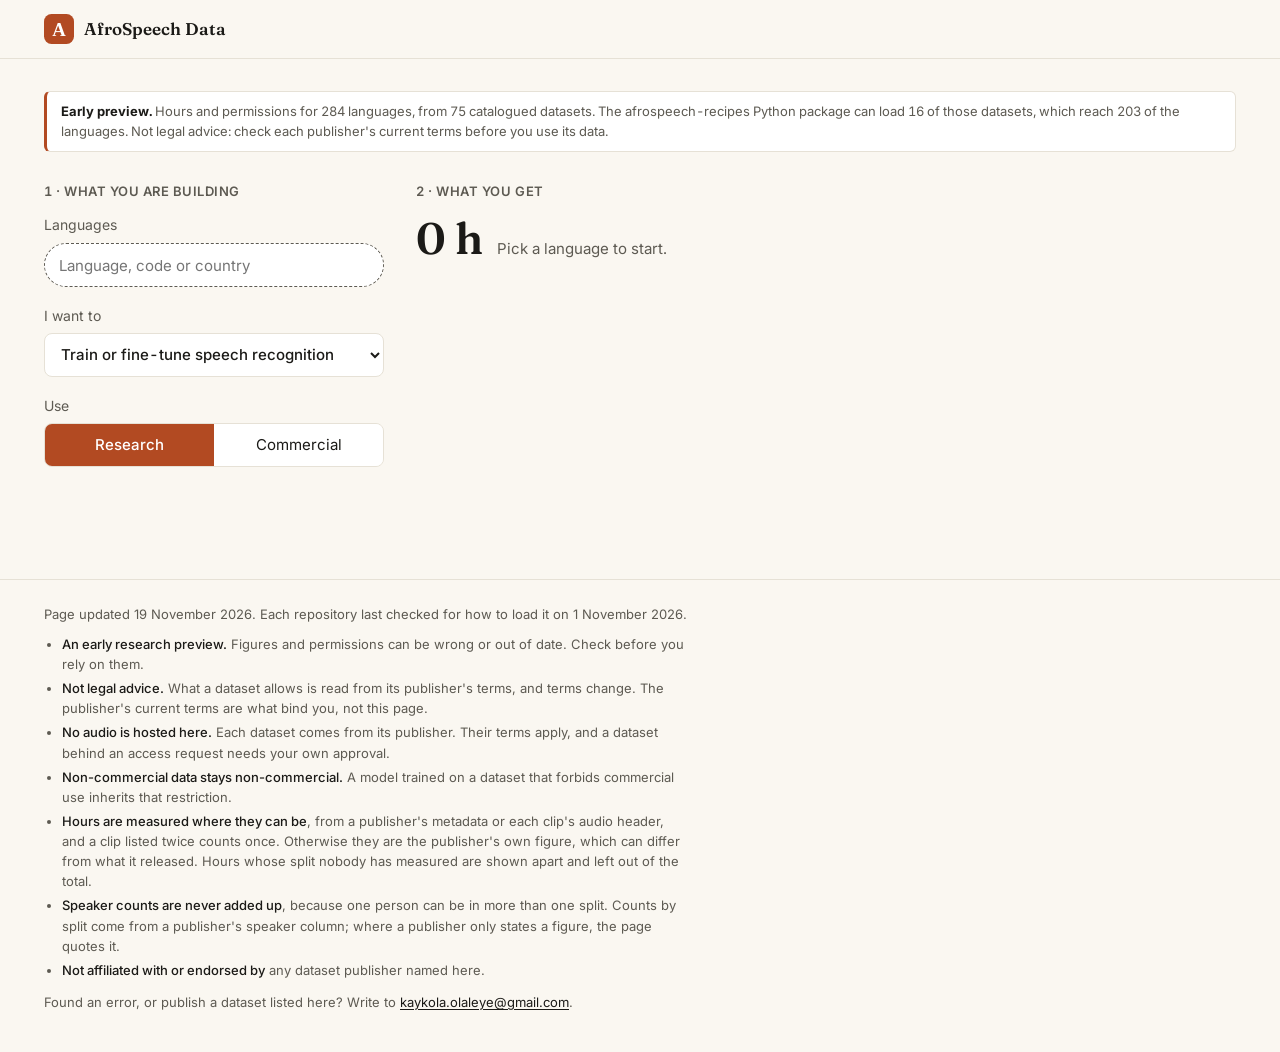
==== dashboard/index.html @ 44142981 "Add the African speech data dashboard The dashboard moves here from its private host, showing what i" ====
<!doctype html>
<html lang="en">
<head>
<meta charset="utf-8">
<meta name="viewport" content="width=device-width, initial-scale=1, viewport-fit=cover">
<title>African speech data, by language | AfroSpeech Data</title>
<meta name="description" content="Pick your language and what you are building. The page shows how many hours of African speech data the terms allow, and what each dataset contributes.">
<link rel="icon" href="brand.svg" type="image/svg+xml">
<script>try{var t=localStorage.getItem("afrospeech-theme");if(t==="light"||t==="dark")document.documentElement.setAttribute("data-theme",t)}catch(e){}</script>
<link rel="stylesheet" href="theme.css">
<link rel="stylesheet" href="styles.css">
</head>
<body>
<a class="skip" href="#main">Skip to content</a>
<header class="b-header">
  <div class="b-wrap b-bar">
    <img src="brand.svg" alt="" width="30" height="30">
    <span class="b-name">AfroSpeech Data</span>
  </div>
</header>
<main id="main" class="b-wrap b-main">
  <h1 class="visually-hidden">African speech data, by language</h1>
  <p class="b-wip"><b>Early preview.</b> Hours and permissions for 284 languages, from 75 catalogued datasets. The afrospeech-recipes Python package can load 16 of those datasets, which reach 203 of the languages. Not legal advice: check each publisher's current terms before you use its data.</p>
  <div class="b-left">
    <section class="b-step" aria-labelledby="s1">
      <h2 class="b-step-head" id="s1">1 &middot; What you are building</h2>
      <div class="b-field-label" id="langs-label">Languages</div>
      <div class="b-langs" id="langs" role="group" aria-labelledby="langs-label"></div>
      <div class="b-pick">
        <label class="visually-hidden" for="lang-q">Add a language by name, code or country</label>
        <input type="search" id="lang-q" role="combobox" aria-expanded="false"
               aria-controls="lang-results" aria-autocomplete="list"
               autocomplete="off" placeholder="Language, code or country">
        <ul class="b-results" id="lang-results" role="listbox"
            aria-label="Languages" hidden></ul>
      </div>
      <label class="b-label" for="country" id="country-box" hidden>Speakers from
        <select id="country"><option value="">Any country</option></select>
      </label>
      <label class="b-label" for="purpose">I want to
        <select id="purpose"><option value="asr">Train or fine-tune speech recognition</option><option value="eval">Evaluate speech recognition</option><option value="lm">Pretrain a speech language model</option><option value="tts">Train text to speech</option></select>
      </label>
      <div class="b-field-label" id="use-label">Use</div>
      <div class="b-segmented" role="group" aria-labelledby="use-label">
        <button type="button" data-use="research" aria-pressed="true">Research</button>
        <button type="button" data-use="commercial" aria-pressed="false">Commercial</button>
      </div>
    </section>
  </div>
  <div class="b-right">
    <section class="b-step" aria-labelledby="s2">
      <h2 class="b-step-head" id="s2">2 &middot; What you get</h2>
      <p class="b-total"><span class="b-figure" id="get-hours">0 h</span>
        <span class="b-figure-2" id="get-pending" hidden></span>
        <span class="b-size" id="get-size" hidden></span>
        <span class="b-line" id="get-line">Pick a language to start.</span></p>
      <p class="b-roles" id="get-roles" hidden></p>
      <p class="b-left-out" id="left-out" hidden></p>
      <p class="b-left-out" id="unchecked" hidden></p>
      <p class="b-left-out" id="no-country" hidden></p>
      <ul class="b-rows" id="rows"></ul>
      <p class="b-credit" id="credit-box" hidden><button type="button" class="b-copy b-copy-2" id="copy-credit">Copy attribution</button></p>
    </section>
  </div>
</main>
<footer class="b-footer">
  <div class="b-wrap">
    <p class="b-dates">Page updated 19 November 2026. Each repository last checked for how to load it on 1 November 2026.</p>
    <ul class="b-disclaim">
      <li><b>An early research preview.</b> Figures and permissions can be wrong or out of date. Check before you rely on them.</li>
      <li><b>Not legal advice.</b> What a dataset allows is read from its publisher's terms, and terms change. The publisher's current terms are what bind you, not this page.</li>
      <li><b>No audio is hosted here.</b> Each dataset comes from its publisher. Their terms apply, and a dataset behind an access request needs your own approval.</li>
      <li><b>Non-commercial data stays non-commercial.</b> A model trained on a dataset that forbids commercial use inherits that restriction.</li>
      <li><b>Hours are measured where they can be</b>, from a publisher's metadata or each clip's audio header, and a clip listed twice counts once. Otherwise they are the publisher's own figure, which can differ from what it released. Hours whose split nobody has measured are shown apart and left out of the total.</li>
      <li><b>Speaker counts are never added up</b>, because one person can be in more than one split. Counts by split come from a publisher's speaker column; where a publisher only states a figure, the page quotes it.</li>
      <li><b>Not affiliated with or endorsed by</b> any dataset publisher named here.</li>
    </ul>
    <p class="b-contact">Found an error, or publish a dataset listed here? Write to <a href="mailto:kaykola.olaleye@gmail.com">kaykola.olaleye@gmail.com</a>.</p>
  </div>
</footer>

<script>window.SITE_BASE="";</script>
<script>window.LANGUAGE_INDEX=[{"code":"rw","name":"Kinyarwanda","terms":["burundi","congo - kinshasa","kin","kinyarwanda","rw","rwanda","tanzania","uganda"],"autonym":"Kinyarwanda","countries":["Burundi","Congo - Kinshasa","Rwanda","Tanzania","Uganda"]},{"code":"ha","name":"Hausa","terms":["benin","burkina faso","cameroon","chad","ha","hau","hausa","niger","nigeria"],"countries":["Burkina Faso","Benin","Cameroon","Niger","Nigeria","Chad"]},{"code":"sw","name":"Swahili","terms":["burundi","kenya","kiswahili","mozambique","rwanda","somalia","sw","swahili","swh","tanzania","uganda"],"autonym":"Kiswahili","countries":["Burundi","Kenya","Mozambique","Rwanda","Somalia","Tanzania","Uganda"]},{"code":"ig","name":"Igbo","terms":["ibo","ig","igbo","nigeria"],"countries":["Nigeria"]},{"code":"yo","name":"Yoruba","terms":["benin","ede yoruba","nigeria","yo","yor","yoruba"],"autonym":"Èdè Yorùbá","countries":["Benin","Nigeria"]},{"code":"pcm","name":"Nigerian Pidgin","terms":["naijiria pijin","nigeria","nigerian pidgin","pcm"],"autonym":"Naijíriá Píjin","countries":["Nigeria"]},{"code":"lg","name":"Ganda","terms":["ganda","lg","lug","luganda","uganda"],"autonym":"Luganda","countries":["Uganda"]},{"code":"zu","name":"isiZulu","terms":["botswana","eswatini","isizulu","lesotho","mozambique","south africa","zu","zul","zulu"],"countries":["Botswana","Lesotho","Mozambique","Eswatini","South Africa"]},{"code":"luo","name":"Dholuo","terms":["dholuo","kenya","luo","luo (kenya and tanzania)","tanzania"],"countries":["Kenya","Tanzania"]},{"code":"so","name":"Somali","terms":["djibouti","ethiopia","kenya","so","som","somali","somalia","soomaali"],"autonym":"Soomaali","countries":["Djibouti","Ethiopia","Kenya","Somalia"]},{"code":"tn","name":"Setswana","terms":["botswana","namibia","setswana","south africa","tn","tsn","tswana","zambia","zimbabwe"],"countries":["Botswana","Namibia","South Africa","Zambia","Zimbabwe"]},{"code":"st","name":"Sesotho","terms":["lesotho","sesotho","sot","south africa","southern sotho","st"],"countries":["Lesotho","South Africa"]},{"code":"ts","name":"Xitsonga","terms":["eswatini","mozambique","south africa","ts","tso","tsonga","xitsonga","zimbabwe"],"countries":["Mozambique","Eswatini","South Africa","Zimbabwe"]},{"code":"xh","name":"isiXhosa","terms":["botswana","isixhosa","lesotho","south africa","xh","xho","xhosa"],"autonym":"IsiXhosa","countries":["Botswana","Lesotho","South Africa"]},{"code":"kln","name":"Kalenjin","terms":["kalenjin","kenya","kln"],"countries":["Kenya"]},{"code":"kab","name":"Kabyle","terms":["algeria","kab","kabyle","taqbaylit"],"autonym":"Taqbaylit","countries":["Algeria"]},{"code":"mas","name":"Maasai","terms":["kenya","maa","maasai","mas","masai","tanzania"],"autonym":"Maa","countries":["Kenya","Tanzania"]},{"code":"om","name":"Afaan Oromo","terms":["afaan oromo","om","orm","oromoo"],"autonym":"Oromoo"},{"code":"ln","name":"Lingala","terms":["central african republic","congo - brazzaville","congo - kinshasa","kinshasa lingala","lin","lingala","ln"],"autonym":"lingála","countries":["Congo - Kinshasa","Central African Republic","Congo - Brazzaville"]},{"code":"ee","name":"Ewe","terms":["ee","ewe","eʋegbe","ghana","togo"],"autonym":"Eʋegbe","countries":["Ghana","Togo"]},{"code":"mg","name":"Malagasy","terms":["madagascar","malagasy","mg","plateau malagasy","plt"],"countries":["Madagascar"]},{"code":"ve","name":"Tshivenda","terms":["botswana","south africa","tshivenda","ve","ven","venda","zimbabwe"],"countries":["Botswana","South Africa","Zimbabwe"]},{"code":"sn","name":"Shona","terms":["botswana","chishona","shona","sn","sna","south africa","zambia","zimbabwe"],"autonym":"chiShona","countries":["Botswana","South Africa","Zambia","Zimbabwe"]},{"code":"am","name":"Amharic","terms":["am","amh","amharic","djibouti","ethiopia","አማርኛ"],"autonym":"አማርኛ","countries":["Djibouti","Ethiopia"]},{"code":"ki","name":"Kikuyu","terms":["gikuyu","kenya","ki","kik","kikuyu"],"autonym":"Gikuyu","countries":["Kenya"]},{"code":"ff","name":"Fula","terms":["ff","ful","fula","pulaar","senegal"],"autonym":"Pulaar","countries":["Senegal"]},{"code":"en","name":"African-accented English","terms":["african-accented english","en","en-ng","eng","english","nigerian english"]},{"code":"nr","name":"isiNdebele","terms":["isindebele","nbl","nr","south africa","south transvaal ndebele"],"countries":["South Africa"]},{"code":"bem","name":"Bemba","terms":["bem","bemba","bemba (zambia)","botswana","congo - kinshasa","ichibemba","malawi","zambia"],"autonym":"Ichibemba","countries":["Botswana","Congo - Kinshasa","Malawi","Zambia"]},{"code":"sid","name":"Sidama","terms":["ethiopia","sid","sidama","sidamo"],"countries":["Ethiopia"]},{"code":"ti","name":"Tigrinya","terms":["djibouti","eritrea","ethiopia","sudan","ti","tigrinya","tir","ትግርኛ"],"autonym":"ትግርኛ","countries":["Djibouti","Eritrea","Ethiopia","Sudan"]},{"code":"wal","name":"Wolaytta","terms":["ethiopia","wal","wolaytta"],"countries":["Ethiopia"]},{"code":"kpo","name":"Ikposo","terms":["ghana","ikposo","kpo","togo"],"countries":["Ghana","Togo"]},{"code":"dga","name":"Dagaare","terms":["burkina faso","central dagaare","dagaare","dga","ghana"],"countries":["Burkina Faso","Ghana"]},{"code":"dag","name":"Dagbani","terms":["dag","dagbani","ghana","togo"],"countries":["Ghana","Togo"]},{"code":"ak","name":"Akan","terms":["ak","akan","twi"]},{"code":"wo","name":"Wolof","terms":["gambia","guinea-bissau","mali","mauritania","senegal","wo","wol","wolof"],"countries":["Gambia","Guinea-Bissau","Mali","Mauritania","Senegal"]},{"code":"bm","name":"Bambara","terms":["bam","bamanakan","bambara","bm","cote d’ivoire","guinea","mali","senegal"],"autonym":"bamanakan","countries":["Côte d’Ivoire","Guinea","Mali","Senegal"]},{"code":"ny","name":"Chichewa","terms":["chichewa","eswatini","malawi","mozambique","ny","nya","nyanja","tanzania","zambia","zimbabwe"],"countries":["Malawi","Mozambique","Eswatini","Tanzania","Zambia","Zimbabwe"]},{"code":"tw","name":"Asante Twi","terms":["asante twi","tw"]},{"code":"dwr","name":"Dawro","terms":["dawro","dwr","ethiopia"],"countries":["Ethiopia"]},{"code":"gmv","name":"Gamo","terms":["ethiopia","gamo","gmv"],"countries":["Ethiopia"]},{"code":"xog","name":"Lusoga","terms":["lusoga","olusoga","soga","uganda","xog"],"autonym":"Olusoga","countries":["Uganda"]},{"code":"nyn","name":"Nyankole","terms":["nyankole","nyn","runyankore","rwanda","tanzania","uganda"],"autonym":"Runyankore","countries":["Rwanda","Tanzania","Uganda"]},{"code":"nd","name":"Northern Ndebele","terms":["botswana","isindebele","nd","nde","northern ndebele","zambia","zimbabwe","zimbabwean ndebele"],"autonym":"isiNdebele","countries":["Botswana","Zambia","Zimbabwe"]},{"code":"myx","name":"Lumasaba","terms":["kenya","lumasaba","masaaba","myx","uganda"],"countries":["Kenya","Uganda"]},{"code":"gof","name":"Gofa","terms":["ethiopia","gof","gofa"],"countries":["Ethiopia"]},{"code":"ach","name":"Acholi","terms":["ach","acholi","acoli","south sudan","uganda"],"countries":["South Sudan","Uganda"]},{"code":"ar","name":"Arabic","terms":["algeria","ar","arabic","arb","bahrain","chad","comoros","djibouti","egypt","eritrea","iraq","israel","jordan","kuwait","lebanon","libya","morocco","oman","palestinian territories","qatar","saudi arabia","somalia","standard arabic","sudan","syria","tanzania","tunisia","united arab emirates","yemen","العربية"],"autonym":"العربية","countries":["United Arab Emirates","Bahrain","Djibouti","Algeria","Egypt","Eritrea","Israel","Iraq","Jordan","Comoros","Kuwait","Lebanon","Libya","Morocco","Oman","Palestinian Territories","Qatar","Saudi Arabia","Sudan","Somalia","Syria","Chad","Tunisia","Tanzania","Yemen"]},{"code":"nso","name":"Northern Sotho","terms":["botswana","northern sotho","nso","pedi","south africa"],"countries":["Botswana","South Africa"]},{"code":"af","name":"Afrikaans","terms":["af","afr","afrikaans","botswana","mozambique","namibia","south africa","zambia","zimbabwe"],"countries":["Botswana","Mozambique","Namibia","South Africa","Zambia","Zimbabwe"]},{"code":"ss","name":"siSwati","terms":["eswatini","lesotho","mozambique","siswati","south africa","ss","ssw","swati"],"countries":["Lesotho","Mozambique","Eswatini","South Africa"]},{"code":"kr","name":"Kanuri","terms":["cameroon","central kanuri","chad","kanuri","knc","kr","niger","nigeria","sudan"],"countries":["Cameroon","Niger","Nigeria","Sudan","Chad"]},{"code":"fuc","name":"Pulaar","terms":["ff","fuc","gambia","guinea","guinea-bissau","mali","mauritania","pulaar","senegal"],"countries":["Gambia","Guinea","Guinea-Bissau","Mali","Mauritania","Senegal"]},{"code":"srr","name":"Sereer","terms":["gambia","senegal","sereer","srr"],"countries":["Gambia","Senegal"]},{"code":"arz","name":"Egyptian Arabic","terms":["ar-eg","arz","egypt","egyptian arabic","israel","libya"],"countries":["Egypt","Israel","Libya"]},{"code":"mgv","name":"Matengo","terms":["matengo","mgv","tanzania"],"countries":["Tanzania"]},{"code":"fr","name":"African-accented French","terms":["african-accented french","fr","francais","fre"],"autonym":"français"},{"code":"toi","name":"Tonga","terms":["namibia","toi","tonga","tonga (zambia)","zambia","zimbabwe"],"countries":["Namibia","Zambia","Zimbabwe"]},{"code":"orc","name":"Orma","terms":["kenya","orc","orma"],"countries":["Kenya"]},{"code":"aeb","name":"Tunisian Arabic","terms":["aeb","algeria","libya","tunisia","tunisian arabic"],"countries":["Algeria","Libya","Tunisia"]},{"code":"ayl","name":"Libyan Arabic","terms":["ayl","egypt","libya","libyan arabic","niger"],"countries":["Egypt","Libya","Niger"]},{"code":"kam","name":"Kamba","terms":["kam","kamba","kamba (kenya)","kenya","kikamba"],"autonym":"Kikamba","countries":["Kenya"]},{"code":"plt","name":"Plateau Malagasy","terms":["madagascar","malagasy","mg","plateau malagasy","plt"],"autonym":"Malagasy","countries":["Madagascar"]},{"code":"bmm","name":"Northern Betsimisaraka Malagasy","terms":["bmm","madagascar","northern betsimisaraka malagasy"],"countries":["Madagascar"]},{"code":"xmv","name":"Antankarana Malagasy","terms":["antankarana malagasy","madagascar","xmv"],"countries":["Madagascar"]},{"code":"tkg","name":"Tesaka Malagasy","terms":["madagascar","tesaka malagasy","tkg"],"countries":["Madagascar"]},{"code":"bzc","name":"Southern Betsimisaraka Malagasy","terms":["bzc","madagascar","southern betsimisaraka malagasy"],"countries":["Madagascar"]},{"code":"fue","name":"Borgu Fulfulde","terms":["benin","borgu fulfulde","fue","nigeria"],"countries":["Benin","Nigeria"]},{"code":"umb","name":"Umbundu","terms":["angola","namibia","umb","umbundu"],"countries":["Angola","Namibia"]},{"code":"shu","name":"Chadian Arabic","terms":["cameroon","chad","chadian arabic","niger","nigeria","shu"],"countries":["Cameroon","Niger","Nigeria","Chad"]},{"code":"fui","name":"Bagirmi Fulfulde","terms":["bagirmi fulfulde","central african republic","chad","fui"],"countries":["Central African Republic","Chad"]},{"code":"msh","name":"Masikoro Malagasy","terms":["madagascar","masikoro malagasy","msh"],"countries":["Madagascar"]},{"code":"fuf","name":"Pular","terms":["fuf","guinea","guinea-bissau","mali","pular","senegal","sierra leone"],"countries":["Guinea","Guinea-Bissau","Mali","Sierra Leone","Senegal"]},{"code":"koo","name":"Konzo","terms":["congo - kinshasa","konzo","koo","uganda"],"countries":["Congo - Kinshasa","Uganda"]},{"code":"gby","name":"Gbari","terms":["gbari","gby","nigeria"],"countries":["Nigeria"]},{"code":"gdf","name":"Guduf-Gava","terms":["cameroon","gdf","guduf-gava","nigeria"],"countries":["Cameroon","Nigeria"]},{"code":"bhr","name":"Bara Malagasy","terms":["bara malagasy","bhr","madagascar"],"countries":["Madagascar"]},{"code":"ary","name":"Moroccan Arabic","terms":["algeria","ary","moroccan arabic","morocco","western sahara"],"countries":["Algeria","Western Sahara","Morocco"]},{"code":"gbr","name":"Gbagyi","terms":["gbagyi","gbr","nigeria"],"countries":["Nigeria"]},{"code":"txy","name":"Tanosy Malagasy","terms":["madagascar","tanosy malagasy","txy"],"countries":["Madagascar"]},{"code":"fat","name":"Fante","terms":["ak","akan","fante","fat"],"autonym":"Akan"},{"code":"arq","name":"Algerian Arabic","terms":["algeria","algerian arabic","arq","morocco","tunisia"],"countries":["Algeria","Morocco","Tunisia"]},{"code":"kna","name":"Dera (Nigeria)","terms":["dera (nigeria)","kna","nigeria"],"countries":["Nigeria"]},{"code":"its","name":"Isekiri","terms":["isekiri","its","nigeria"],"countries":["Nigeria"]},{"code":"xmw","name":"Tsimihety Malagasy","terms":["madagascar","tsimihety malagasy","xmw"],"countries":["Madagascar"]},{"code":"ldb","name":"Dũya","terms":["duya","ldb","nigeria"],"countries":["Nigeria"]},{"code":"fip","name":"Fipa","terms":["fip","fipa","malawi","tanzania"],"countries":["Malawi","Tanzania"]},{"code":"wji","name":"Warji-Gala","terms":["nigeria","warji-gala","wji"],"countries":["Nigeria"]},{"code":"deg","name":"Degema","terms":["deg","degema","nigeria"],"countries":["Nigeria"]},{"code":"elm","name":"Eleme","terms":["eleme","elm","nigeria"],"countries":["Nigeria"]},{"code":"ndi","name":"Samba Leko","terms":["cameroon","ndi","nigeria","samba leko"],"countries":["Cameroon","Nigeria"]},{"code":"hwo","name":"Hwana","terms":["hwana","hwo","nigeria"],"countries":["Nigeria"]},{"code":"afo","name":"Ajiri","terms":["afo","ajiri","nigeria"],"countries":["Nigeria"]},{"code":"idu","name":"Idoma","terms":["idoma","idu","nigeria"],"countries":["Nigeria"]},{"code":"ijn","name":"Kalabari","terms":["ijn","kalabari","nigeria"],"countries":["Nigeria"]},{"code":"byc","name":"Ubaghara","terms":["byc","nigeria","ubaghara"],"countries":["Nigeria"]},{"code":"hia","name":"Lamang","terms":["hia","lamang","nigeria"],"countries":["Nigeria"]},{"code":"ala","name":"Alago","terms":["ala","alago","nigeria"],"countries":["Nigeria"]},{"code":"ver","name":"Mom Jango","terms":["cameroon","mom jango","nigeria","ver"],"countries":["Cameroon","Nigeria"]},{"code":"lir","name":"Kru Pidgin English","terms":["kru pidgin english","liberia","lir"],"countries":["Liberia"]},{"code":"ckl","name":"Cibak","terms":["cibak","ckl","nigeria"],"countries":["Nigeria"]},{"code":"mgi","name":"Lijili","terms":["lijili","mgi","nigeria"],"countries":["Nigeria"]},{"code":"anw","name":"Anaang","terms":["anaang","anw","nigeria"],"countries":["Nigeria"]},{"code":"bmq","name":"Bomu","terms":["bmq","bomu","burkina faso","mali"],"countries":["Burkina Faso","Mali"]},{"code":"cgg","name":"Chiga","terms":["cgg","chiga","congo - kinshasa","rukiga","rwanda","uganda"],"autonym":"Rukiga","countries":["Congo - Kinshasa","Rwanda","Uganda"]},{"code":"gur","name":"Farefare","terms":["burkina faso","farefare","ghana","gur"],"countries":["Burkina Faso","Ghana"]},{"code":"ekr","name":"Yace","terms":["ekr","nigeria","yace"],"countries":["Nigeria"]},{"code":"dje","name":"Zarma","terms":["burkina faso","dje","mali","niger","nigeria","zarma","zarma-kaado","zarmaciine"],"autonym":"Zarmaciine","countries":["Burkina Faso","Mali","Niger","Nigeria"]},{"code":"hbb","name":"Huba","terms":["hbb","huba","nigeria"],"countries":["Nigeria"]},{"code":"kai","name":"Karekare","terms":["kai","karekare","nigeria"],"countries":["Nigeria"]},{"code":"ahs","name":"Ashe","terms":["ahs","ashe","nigeria"],"countries":["Nigeria"]},{"code":"odu","name":"Odual","terms":["nigeria","odu","odual"],"countries":["Nigeria"]},{"code":"glw","name":"Glavda","terms":["cameroon","glavda","glw","nigeria"],"countries":["Cameroon","Nigeria"]},{"code":"ogo","name":"Khana","terms":["khana","nigeria","ogo"],"countries":["Nigeria"]},{"code":"nnh","name":"Ngiembon","terms":["cameroon","ngiembon","ngiemboon","nnh","shwoŋo ngiembɔɔn"],"autonym":"Shwóŋò ngiembɔɔn","countries":["Cameroon"]},{"code":"gyz","name":"Gyaazi","terms":["gyaazi","gyz","nigeria"],"countries":["Nigeria"]},{"code":"kcq","name":"Kamo","terms":["kamo","kcq","nigeria"],"countries":["Nigeria"]},{"code":"bux","name":"Boghom","terms":["boghom","bux","nigeria"],"countries":["Nigeria"]},{"code":"ijc","name":"Izon","terms":["ijc","izon","nigeria"],"countries":["Nigeria"]},{"code":"ffm","name":"Maasina Fulfulde","terms":["burkina faso","cote d’ivoire","ffm","ghana","maasina fulfulde","mali","mauritania","niger"],"countries":["Burkina Faso","Côte d’Ivoire","Ghana","Mali","Mauritania","Niger"]},{"code":"mne","name":"Naba","terms":["chad","mne","naba"],"countries":["Chad"]},{"code":"bcs","name":"Kohumono","terms":["bcs","kohumono","nigeria"],"countries":["Nigeria"]},{"code":"juo","name":"Jiba","terms":["jiba","juo","nigeria"],"countries":["Nigeria"]},{"code":"lnu","name":"Longuda","terms":["lnu","longuda","nigeria"],"countries":["Nigeria"]},{"code":"pko","name":"Pökoot","terms":["kenya","pko","pokoot","uganda"],"countries":["Kenya","Uganda"]},{"code":"keu","name":"Akebu","terms":["akebu","keu","togo"],"countries":["Togo"]},{"code":"bwr","name":"Bura-Pabir","terms":["bura-pabir","bwr","nigeria"],"countries":["Nigeria"]},{"code":"bbu","name":"Kulung (Nigeria)","terms":["bbu","kulung (nigeria)","nigeria"],"countries":["Nigeria"]},{"code":"lla","name":"Lala-Roba","terms":["lala-roba","lla","nigeria"],"countries":["Nigeria"]},{"code":"piy","name":"Piya-Kwonci","terms":["nigeria","piy","piya-kwonci"],"countries":["Nigeria"]},{"code":"awo","name":"Awak","terms":["awak","awo","nigeria"],"countries":["Nigeria"]},{"code":"ahl","name":"Igo","terms":["ahl","ghana","igo","togo"],"countries":["Ghana","Togo"]},{"code":"tan","name":"Tangale","terms":["nigeria","tan","tangale"],"countries":["Nigeria"]},{"code":"mrt","name":"Marghi Central","terms":["marghi central","mrt","nigeria"],"countries":["Nigeria"]},{"code":"kuh","name":"Kushi","terms":["kuh","kushi","nigeria"],"countries":["Nigeria"]},{"code":"kwm","name":"Kwambi","terms":["kwambi","kwm","namibia"],"countries":["Namibia"]},{"code":"kua","name":"Kuanyama","terms":["angola","kj","kua","kuanyama","namibia"],"countries":["Angola","Namibia"]},{"code":"iso","name":"Isoko","terms":["iso","isoko","nigeria"],"countries":["Nigeria"]},{"code":"bys","name":"Burak","terms":["burak","bys","nigeria"],"countries":["Nigeria"]},{"code":"bzw","name":"Basa (Nigeria)","terms":["basa (nigeria)","bzw","nigeria"],"countries":["Nigeria"]},{"code":"cfa","name":"Dijim-Bwilim","terms":["cfa","dijim-bwilim","nigeria"],"countries":["Nigeria"]},{"code":"etu","name":"Ejagham","terms":["cameroon","ejagham","etu","nigeria"],"countries":["Cameroon","Nigeria"]},{"code":"ttj","name":"Rutooro","terms":["congo - kinshasa","rutooro","tooro","ttj","uganda"],"countries":["Congo - Kinshasa","Uganda"]},{"code":"zga","name":"Kinga","terms":["kinga","malawi","tanzania","zga"],"countries":["Malawi","Tanzania"]},{"code":"kmy","name":"Koma Ndera","terms":["cameroon","kmy","koma ndera","nigeria"],"countries":["Cameroon","Nigeria"]},{"code":"wja","name":"Waja","terms":["nigeria","waja","wja"],"countries":["Nigeria"]},{"code":"abn","name":"Abua","terms":["abn","abua","nigeria"],"countries":["Nigeria"]},{"code":"ikw","name":"Ikwere","terms":["ikw","ikwere","nigeria"],"countries":["Nigeria"]},{"code":"lkb","name":"Kabras","terms":["kabras","kenya","lkb"],"countries":["Kenya"]},{"code":"fuh","name":"Western Niger Fulfulde","terms":["benin","burkina faso","fuh","mali","niger","nigeria","western niger fulfulde"],"countries":["Burkina Faso","Benin","Mali","Niger","Nigeria"]},{"code":"yes","name":"Nyankpa","terms":["nigeria","nyankpa","yes"],"countries":["Nigeria"]},{"code":"pip","name":"Pero","terms":["nigeria","pero","pip"],"countries":["Nigeria"]},{"code":"tuv","name":"Turkana","terms":["ethiopia","kenya","south sudan","turkana","tuv","uganda"],"countries":["Ethiopia","Kenya","South Sudan","Uganda"]},{"code":"snk","name":"Soninke","terms":["gambia","guinea","guinea-bissau","mali","mauritania","senegal","snk","soninke"],"countries":["Gambia","Guinea","Guinea-Bissau","Mali","Mauritania","Senegal"]},{"code":"mfo","name":"Mbe","terms":["mbe","mfo","nigeria"],"countries":["Nigeria"]},{"code":"aal","name":"Afade","terms":["aal","afade","cameroon","nigeria"],"countries":["Cameroon","Nigeria"]},{"code":"juk","name":"Wapan","terms":["juk","nigeria","wapan"],"countries":["Nigeria"]},{"code":"kaj","name":"Jju","terms":["jju","kaj","kaje","nigeria"],"autonym":"Kaje","countries":["Nigeria"]},{"code":"kbl","name":"Kanembu","terms":["chad","kanembu","kbl","niger"],"countries":["Niger","Chad"]},{"code":"bda","name":"Kugere-Kuxinge","terms":["bda","gambia","guinea-bissau","kugere-kuxinge","senegal"],"countries":["Gambia","Guinea-Bissau","Senegal"]},{"code":"bdm","name":"Buduma","terms":["bdm","buduma","cameroon","chad","nigeria"],"countries":["Cameroon","Nigeria","Chad"]},{"code":"itw","name":"Ito","terms":["ito","itw","nigeria"],"countries":["Nigeria"]},{"code":"mkf","name":"Miya","terms":["miya","mkf","nigeria"],"countries":["Nigeria"]},{"code":"bsj","name":"Bangwinji","terms":["bangwinji","bsj","nigeria"],"countries":["Nigeria"]},{"code":"bjt","name":"Balanta-Ganja","terms":["balanta-ganja","bjt","guinea-bissau","senegal"],"countries":["Guinea-Bissau","Senegal"]},{"code":"anc","name":"Ngas","terms":["anc","ngas","nigeria"],"countries":["Nigeria"]},{"code":"lag","name":"Langi","terms":["kɨlaangi","lag","langi","tanzania"],"autonym":"Kɨlaangi","countries":["Tanzania"]},{"code":"mlq","name":"Western Maninkakan","terms":["gambia","guinea","guinea-bissau","mali","mauritania","mlq","senegal","western maninkakan"],"countries":["Gambia","Guinea","Guinea-Bissau","Mali","Mauritania","Senegal"]},{"code":"rag","name":"Logooli","terms":["kenya","logooli","rag","tanzania"],"countries":["Kenya","Tanzania"]},{"code":"ccg","name":"Sama Mum","terms":["cameroon","ccg","nigeria","sama mum"],"countries":["Cameroon","Nigeria"]},{"code":"ets","name":"Yekhee","terms":["ets","nigeria","yekhee"],"countries":["Nigeria"]},{"code":"bqg","name":"Bago-Kusuntu","terms":["bago-kusuntu","bqg","togo"],"countries":["Togo"]},{"code":"tuy","name":"Tugen","terms":["kenya","tugen","tuy"],"countries":["Kenya"]},{"code":"wof","name":"Gambian Wolof","terms":["gambia","gambian wolof","senegal","wof"],"countries":["Gambia","Senegal"]},{"code":"yer","name":"Tarok","terms":["nigeria","tarok","yer"],"countries":["Nigeria"]},{"code":"mfm","name":"Marghi South","terms":["marghi south","mfm","nigeria"],"countries":["Nigeria"]},{"code":"cen","name":"Cen","terms":["cen","nigeria"],"countries":["Nigeria"]},{"code":"ngi","name":"Ngizim","terms":["ngi","ngizim","nigeria"],"countries":["Nigeria"]},{"code":"wci","name":"Waci Gbe","terms":["benin","togo","waci gbe","wci"],"countries":["Benin","Togo"]},{"code":"ish","name":"Esan","terms":["esan","ish","nigeria"],"countries":["Nigeria"]},{"code":"ida","name":"Idakho-Isukha-Tiriki","terms":["ida","idakho-isukha-tiriki","kenya"],"countries":["Kenya"]},{"code":"apd","name":"Sudanese Arabic","terms":["apd","central african republic","chad","egypt","eritrea","ethiopia","libya","sudan","sudanese arabic"],"countries":["Central African Republic","Egypt","Eritrea","Ethiopia","Libya","Sudan","Chad"]},{"code":"lwg","name":"Wanga","terms":["kenya","lwg","wanga"],"countries":["Kenya"]},{"code":"mer","name":"Meru","terms":["kenya","kimiru","mer","meru"],"autonym":"Kĩmĩrũ","countries":["Kenya"]},{"code":"nbh","name":"Ngamo","terms":["nbh","ngamo","nigeria"],"countries":["Nigeria"]},{"code":"mfn","name":"Cross River Mbembe","terms":["cross river mbembe","mfn","nigeria"],"countries":["Nigeria"]},{"code":"gol","name":"Gola","terms":["gol","gola","liberia","sierra leone"],"countries":["Liberia","Sierra Leone"]},{"code":"xpe","name":"Liberia Kpelle","terms":["guinea","liberia","liberia kpelle","xpe"],"countries":["Guinea","Liberia"]},{"code":"vai","name":"Vai","terms":["liberia","sierra leone","vai","ꕙꔤ"],"autonym":"ꕙꔤ","countries":["Liberia","Sierra Leone"]},{"code":"eyo","name":"Keiyo","terms":["eyo","keiyo","kenya"],"countries":["Kenya"]},{"code":"fuv","name":"Nigerian Fulfulde","terms":["cameroon","chad","fuv","nigeria","nigerian fulfulde"],"countries":["Cameroon","Nigeria","Chad"]},{"code":"nja","name":"Nzanyi","terms":["cameroon","nigeria","nja","nzanyi"],"countries":["Cameroon","Nigeria"]},{"code":"say","name":"Saya","terms":["nigeria","say","saya"],"countries":["Nigeria"]},{"code":"bou","name":"Bondei","terms":["bondei","bou","tanzania"],"countries":["Tanzania"]},{"code":"ank","name":"Goemai","terms":["ank","goemai","nigeria"],"countries":["Nigeria"]},{"code":"mfv","name":"Mandjak","terms":["gambia","guinea-bissau","mandjak","mfv","senegal"],"countries":["Gambia","Guinea-Bissau","Senegal"]},{"code":"rof","name":"Rombo","terms":["kenya","kihorombo","rof","rombo","tanzania"],"autonym":"Kihorombo","countries":["Kenya","Tanzania"]},{"code":"tuq","name":"Tedaga","terms":["chad","libya","niger","nigeria","tedaga","tuq"],"countries":["Libya","Niger","Nigeria","Chad"]},{"code":"ndo","name":"Ndonga","terms":["angola","namibia","ndo","ndonga","ng"],"countries":["Angola","Namibia"]},{"code":"fkk","name":"Kirya-Konzel","terms":["fkk","kirya-konzel","nigeria"],"countries":["Nigeria"]},{"code":"tul","name":"Tula","terms":["nigeria","tul","tula"],"countries":["Nigeria"]},{"code":"maf","name":"Mafa","terms":["cameroon","maf","mafa","nigeria"],"countries":["Cameroon","Nigeria"]},{"code":"lto","name":"Tsotso","terms":["kenya","lto","tsotso"],"countries":["Kenya"]},{"code":"bde","name":"Bade","terms":["bade","bde","nigeria"],"countries":["Nigeria"]},{"code":"dzg","name":"Dazaga","terms":["chad","dazaga","dzg","libya","niger","sudan"],"countries":["Libya","Niger","Sudan","Chad"]},{"code":"gwe","name":"Gweno","terms":["gwe","gweno","kenya","tanzania"],"countries":["Kenya","Tanzania"]},{"code":"fia","name":"Nobiin","terms":["egypt","fia","nobiin","sudan"],"countries":["Egypt","Sudan"]},{"code":"dgh","name":"Dghwede","terms":["cameroon","dgh","dghwede","nigeria"],"countries":["Cameroon","Nigeria"]},{"code":"ego","name":"Ego","terms":["eggon","ego","nigeria"],"countries":["Nigeria"]},{"code":"bcy","name":"Bacama","terms":["bacama","bcy","nigeria"],"countries":["Nigeria"]},{"code":"guz","name":"Gusii","terms":["ekegusii","gusii","guz","kenya","tanzania"],"autonym":"Ekegusii","countries":["Kenya","Tanzania"]},{"code":"ebu","name":"Embu","terms":["ebu","embu","kenya","kiembu"],"autonym":"Kĩembu","countries":["Kenya"]},{"code":"dbd","name":"Dadiya","terms":["dadiya","dbd","nigeria"],"countries":["Nigeria"]},{"code":"her","name":"Herero","terms":["angola","botswana","her","herero","hz","namibia"],"countries":["Angola","Botswana","Namibia"]},{"code":"ttr","name":"Tera","terms":["nigeria","tera","ttr"],"countries":["Nigeria"]},{"code":"bky","name":"Bokyi","terms":["bky","bokyi","cameroon","nigeria"],"countries":["Cameroon","Nigeria"]},{"code":"gsl","name":"Gusilay","terms":["gsl","gusilay","senegal"],"countries":["Senegal"]},{"code":"kqo","name":"Konobo-Eastern Krahn","terms":["cote d’ivoire","konobo-eastern krahn","kqo","liberia"],"countries":["Côte d’Ivoire","Liberia"]},{"code":"msw","name":"Mansoanka","terms":["gambia","guinea-bissau","mansoanka","msw"],"countries":["Gambia","Guinea-Bissau"]},{"code":"mde","name":"Maba (Chad)","terms":["chad","maba (chad)","mde"],"countries":["Chad"]},{"code":"fuq","name":"Central-Eastern Niger Fulfulde","terms":["central-eastern niger fulfulde","chad","fuq","mali","niger","nigeria"],"countries":["Mali","Niger","Nigeria","Chad"]},{"code":"aec","name":"Saidi Arabic","terms":["aec","egypt","saidi arabic","sudan"],"countries":["Egypt","Sudan"]},{"code":"abr","name":"Abron","terms":["abr","abron","cote d’ivoire","ghana"],"countries":["Côte d’Ivoire","Ghana"]},{"code":"byv","name":"Medumba","terms":["byv","cameroon","medumba"],"countries":["Cameroon"]},{"code":"tig","name":"Tigre","terms":["eritrea","sudan","tig","tigre"],"countries":["Eritrea","Sudan"]},{"code":"bas","name":"Basaa","terms":["bas","basa (cameroon)","basaa","cameroon","ɓasaa"],"autonym":"Ɓàsàa","countries":["Cameroon"]},{"code":"skg","name":"West Malagasy Sakalava","terms":["madagascar","skg","west malagasy sakalava"],"countries":["Madagascar"]},{"code":"cky","name":"Cakfem-Mushere","terms":["cakfem-mushere","cky","nigeria"],"countries":["Nigeria"]},{"code":"yay","name":"Agwagwune","terms":["agwagwune","nigeria","yay"],"countries":["Nigeria"]},{"code":"ksf","name":"Bafia","terms":["bafia","cameroon","ksf","rikpa"],"autonym":"rikpa","countries":["Cameroon"]},{"code":"aju","name":"Judeo-Moroccan Arabic","terms":["aju","israel","judeo-moroccan arabic","morocco"],"countries":["Israel","Morocco"]},{"code":"bkm","name":"Kom","terms":["bkm","cameroon","kom","kom (cameroon)"],"countries":["Cameroon"]},{"code":"dav","name":"Kidaw'ida","terms":["dav","kenya","kidaw'ida","kitaita","taita","tanzania"],"autonym":"Kitaita","countries":["Kenya","Tanzania"]},{"code":"ewo","name":"Ewondo","terms":["cameroon","ewo","ewondo"],"autonym":"ewondo","countries":["Cameroon"]},{"code":"mxu","name":"Mada","terms":["cameroon","mada","mada (cameroon)","mxu"],"countries":["Cameroon"]},{"code":"bnm","name":"Batanga","terms":["batanga","bnm","cameroon","equatorial guinea"],"countries":["Cameroon","Equatorial Guinea"]},{"code":"wes","name":"Cameroon Pidgin","terms":["cameroon","cameroon pidgin","wes"],"countries":["Cameroon"]},{"code":"mbo","name":"Mbo","terms":["cameroon","mbo","mbo (cameroon)"],"countries":["Cameroon"]},{"code":"loz","name":"Lozi","terms":["botswana","loz","lozi","namibia","zambia","zimbabwe"],"countries":["Botswana","Namibia","Zambia","Zimbabwe"]},{"code":"fub","name":"Adamawa Fulfulde","terms":["adamawa fulfulde","cameroon","chad","eritrea","ethiopia","fub","nigeria","sudan"],"countries":["Cameroon","Eritrea","Ethiopia","Nigeria","Sudan","Chad"]},{"code":"fan","name":"Fang","terms":["cameroon","congo - brazzaville","equatorial guinea","fan","fang","fang (equatorial guinea)","gabon"],"countries":["Congo - Brazzaville","Cameroon","Gabon","Equatorial Guinea"]},{"code":"eto","name":"Eton","terms":["cameroon","eto","eton","eton-mengisa"],"countries":["Cameroon"]},{"code":"bax","name":"Bamun","terms":["bamun","bax","cameroon"],"countries":["Cameroon"]},{"code":"bfd","name":"Bafut","terms":["bafut","bfd","cameroon"],"countries":["Cameroon"]},{"code":"bum","name":"Bulu","terms":["bulu","bulu (cameroon)","bum","cameroon"],"countries":["Cameroon"]},{"code":"beb","name":"Bamvele","terms":["bamvele","beb","bebele","cameroon"],"countries":["Cameroon"]},{"code":"bbj","name":"Ghomala","terms":["bbj","cameroon","ghomala","ghomala'"],"countries":["Cameroon"]},{"code":"dua","name":"Duala","terms":["cameroon","dua","duala"],"autonym":"duálá","countries":["Cameroon"]},{"code":"abb","name":"Bankon","terms":["abb","bankon","cameroon"],"countries":["Cameroon"]},{"code":"ibb","name":"Ibibio","terms":["ibb","ibibio","nigeria"],"countries":["Nigeria"]},{"code":"thv","name":"Tahaggart Tamahaq","terms":["algeria","libya","mali","niger","nigeria","tahaggart tamahaq","thv"],"countries":["Algeria","Libya","Mali","Niger","Nigeria"]},{"code":"bri","name":"Mokpwe","terms":["bri","cameroon","mokpwe"],"countries":["Cameroon"]},{"code":"tdx","name":"Tandroy Malagasy","terms":["madagascar","tandroy malagasy","tdx"],"countries":["Madagascar"]},{"code":"tvu","name":"Tunen","terms":["cameroon","tunen","tvu"],"countries":["Cameroon"]},{"code":"gya","name":"Northwest Gbaya","terms":["cameroon","central african republic","congo - brazzaville","gya","nigeria","northwest gbaya"],"countries":["Central African Republic","Congo - Brazzaville","Cameroon","Nigeria"]},{"code":"bci","name":"Baoule","terms":["baoule","bci","cote d’ivoire"],"countries":["Côte d’Ivoire"]},{"code":"tui","name":"Tupuri","terms":["cameroon","chad","tui","tupuri"],"countries":["Cameroon","Chad"]},{"code":"aao","name":"Algerian Saharan Arabic","terms":["aao","algeria","algerian saharan arabic","libya","morocco","niger","western sahara"],"countries":["Algeria","Western Sahara","Libya","Morocco","Niger"]},{"code":"mey","name":"Hassaniya Arabic (Mauritania)","terms":["algeria","hassaniya arabic (mauritania)","hassaniyya","mali","mauritania","mey","morocco","niger","senegal","western sahara"],"countries":["Algeria","Western Sahara","Morocco","Mali","Mauritania","Niger","Senegal"]},{"code":"avl","name":"Eastern Egyptian Bedawi Arabic","terms":["avl","eastern egyptian bedawi arabic","egypt","israel","jordan","palestinian territories","saudi arabia"],"countries":["Egypt","Israel","Jordan","Palestinian Territories","Saudi Arabia"]},{"code":"bba","name":"Baatonum","terms":["baatonum","bba","benin","nigeria"],"countries":["Benin","Nigeria"]},{"code":"zgh","name":"Tamazight","terms":["morocco","standard moroccan tamazight","tamazight","zgh","ⵜⴰⵎⴰⵣⵉⵖⵜ"],"autonym":"ⵜⴰⵎⴰⵣⵉⵖⵜ","countries":["Morocco"]},{"code":"ebr","name":"Ebrie","terms":["cote d’ivoire","ebr","ebrie"],"countries":["Côte d’Ivoire"]},{"code":"dyu","name":"Dioula","terms":["burkina faso","cote d’ivoire","dioula","dyu","dyula","mali"],"countries":["Burkina Faso","Côte d’Ivoire","Mali"]},{"code":"teo","name":"Ateso","terms":["ateso","kenya","kiteso","teo","teso","uganda"],"autonym":"Kiteso","countries":["Kenya","Uganda"]},{"code":"dyo","name":"Diola","terms":["diola","dyo","gambia","guinea-bissau","jola-fonyi","joola","senegal"],"autonym":"joola","countries":["Gambia","Guinea-Bissau","Senegal"]},{"code":"efi","name":"Efik","terms":["cameroon","efi","efik","nigeria"],"countries":["Cameroon","Nigeria"]},{"code":"vmw","name":"Emakhuwa","terms":["emakhuwa","makhuwa","mozambique","vmw"],"autonym":"emakhuwa","countries":["Mozambique"]},{"code":"gaa","name":"Ga","terms":["ga","gaa","ghana"],"autonym":"Gã","countries":["Ghana"]},{"code":"kpe","name":"Guerze","terms":["guerze","kpe","kpɛlɛɛ"],"autonym":"Kpɛlɛɛ"},{"code":"kqn","name":"Kikaonde","terms":["congo - kinshasa","kaonde","kikaonde","kqn","zambia"],"countries":["Congo - Kinshasa","Zambia"]},{"code":"kss","name":"Kissi","terms":["guinea","kissi","kss","liberia","sierra leone","southern kisi"],"countries":["Guinea","Liberia","Sierra Leone"]},{"code":"kno","name":"Kono","terms":["guinea","kno","kono","kono (sierra leone)","sierra leone"],"countries":["Guinea","Sierra Leone"]},{"code":"lgg","name":"Lugbara","terms":["congo - kinshasa","lgg","lugbara","uganda"],"countries":["Congo - Kinshasa","Uganda"]},{"code":"luy","name":"Luhya","terms":["luhya","luluhia","luy"],"autonym":"Luluhia"},{"code":"lun","name":"Lunda","terms":["angola","congo - kinshasa","lun","lunda","zambia"],"countries":["Angola","Congo - Kinshasa","Zambia"]},{"code":"lue","name":"Luvale","terms":["angola","lue","luvale","zambia"],"countries":["Angola","Zambia"]},{"code":"man","name":"Mandingo","terms":["man","mandingo"]},{"code":"mev","name":"Mano","terms":["cote d’ivoire","guinea","liberia","mann","mano","mev"],"countries":["Côte d’Ivoire","Guinea","Liberia"]},{"code":"gax","name":"Oromo","terms":["borana-arsi-guji oromo","ethiopia","gax","kenya","oromo","somalia"],"countries":["Ethiopia","Kenya","Somalia"]},{"code":"run","name":"Rundi","terms":["burundi","congo - kinshasa","ikirundi","rn","run","rundi","rwanda","tanzania","uganda"],"autonym":"Ikirundi","countries":["Burundi","Congo - Kinshasa","Rwanda","Tanzania","Uganda"]},{"code":"sus","name":"Susu","terms":["guinea","guinea-bissau","senegal","sierra leone","sus","susu"],"countries":["Guinea","Guinea-Bissau","Sierra Leone","Senegal"]},{"code":"tod","name":"Toma","terms":["guinea","liberia","tod","toma"],"countries":["Guinea","Liberia"]},{"code":"en-001","name":"English (global, for reference)","terms":["en","en-001","eng","english","english global","english reference","librispeech"]}];</script>
<script src="recipe.js"></script>
<script src="builder.js"></script>

</body>
</html>
---- dashboard/theme.css ----
/* Brand and theme: every colour and font the dashboard uses.
   To run the dashboard under another name, replace this file and
   site/brand.svg; styles.css holds layout only.

   Three choices. "System" (the default) follows the device: the warm light
   palette or the dark one. "Light" and "Dark" force one of them.
   Fonts ship with the site (SIL Open Font License, see fonts/). */

@font-face {
  font-family: "Inter";
  font-style: normal;
  font-weight: 100 900;
  font-display: swap;
  src: url("fonts/inter-latin.woff2") format("woff2");
  unicode-range: U+0000-00FF, U+0131, U+0152-0153, U+02BB-02BC, U+02C6, U+02DA, U+02DC,
    U+0304, U+0308, U+0329, U+2000-206F, U+2074, U+20AC, U+2122, U+2191, U+2193,
    U+2212, U+2215, U+FEFF, U+FFFD;
}

@font-face {
  font-family: "Inter";
  font-style: normal;
  font-weight: 100 900;
  font-display: swap;
  src: url("fonts/inter-latin-ext.woff2") format("woff2");
  unicode-range: U+0100-02AF, U+0304, U+0308, U+0329, U+1E00-1E9F, U+1EF2-1EFF, U+2020,
    U+20A0-20AB, U+20AD-20C0, U+2113, U+2C60-2C7F, U+A720-A7FF;
}

@font-face {
  font-family: "Fraunces";
  font-style: normal;
  font-weight: 100 900;
  font-display: swap;
  src: url("fonts/fraunces-latin.woff2") format("woff2");
  unicode-range: U+0000-00FF, U+0131, U+0152-0153, U+02BB-02BC, U+02C6, U+02DA, U+02DC,
    U+0304, U+0308, U+0329, U+2000-206F, U+2074, U+20AC, U+2122, U+2191, U+2193,
    U+2212, U+2215, U+FEFF, U+FFFD;
}

@font-face {
  font-family: "Fraunces";
  font-style: normal;
  font-weight: 100 900;
  font-display: swap;
  src: url("fonts/fraunces-latin-ext.woff2") format("woff2");
  unicode-range: U+0100-02AF, U+0304, U+0308, U+0329, U+1E00-1E9F, U+1EF2-1EFF, U+2020,
    U+20A0-20AB, U+20AD-20C0, U+2113, U+2C60-2C7F, U+A720-A7FF;
}

:root {
  --serif: "Fraunces", Georgia, "Times New Roman", serif;
  --sans: "Inter", system-ui, -apple-system, "Segoe UI", Roboto, "Helvetica Neue", Arial, sans-serif;
  --mono: ui-monospace, "SF Mono", Menlo, Consolas, "Liberation Mono", monospace;
  --radius: 12px;
  --radius-sm: 6px;

  /* Warm light: the AfriModal AI site palette. */
  --bg: #faf7f1;
  --surface: #ffffff;
  --surface-2: #f3eee4;
  --text: #1b1a17;
  --muted: #5d5a52;
  --rule: #e6e1d6;
  --accent: #b24a22;
  --accent-soft: #f6e4d8;
  --on-accent: #ffffff;
  --shadow: 0 1px 2px rgb(27 26 23 / 0.05), 0 8px 24px -14px rgb(27 26 23 / 0.2);

  /* Status colours, keyed by thresholds.yaml `colour`. Kept clear of the
     terracotta accent: blocked is a cool crimson, quarantined a gold. */
  --st-green: #2e7d4f;
  --st-light_green: #6a9a35;
  --st-yellow: #b8900f;
  --st-amber: #a8650a;
  --st-red: #a3203f;
  --st-dark_red: #6e1a24;
  --st-grey: #8f8a7f;
  --ink-on-status: #ffffff;
  color-scheme: light;
}

/* Light: the same brand on a plain white page, for reading and printing. */
:root[data-theme="light"] {
  --bg: #ffffff;
  --surface: #ffffff;
  --surface-2: #f6f6f4;
  --rule: #e4e4e0;
  --shadow: 0 1px 2px rgb(0 0 0 / 0.04), 0 6px 18px -14px rgb(0 0 0 / 0.18);
}

/* Dark, chosen. The same values follow the device below; CSS cannot
   share one block between the two, so the two lists stay in step by hand
   and tests/test_site.py checks that they do. */
:root[data-theme="dark"] {
  --bg: #131210;
  --surface: #1c1b18;
  --surface-2: #24221e;
  --text: #ece8df;
  --muted: #a8a397;
  --rule: #2e2c27;
  --accent: #e8875a;
  --accent-soft: #3a2519;
  --on-accent: #1b1a17;
  --shadow: 0 1px 2px rgb(0 0 0 / 0.4), 0 8px 24px -14px rgb(0 0 0 / 0.6);
  --st-green: #4fae74;
  --st-light_green: #93c25c;
  --st-yellow: #d9b437;
  --st-amber: #dc9638;
  --st-red: #e0607c;
  --st-dark_red: #b9505f;
  --st-grey: #7d786d;
  --ink-on-status: #131210;
  color-scheme: dark;
}

@media (prefers-color-scheme: dark) {
  :root:not([data-theme="light"]):not([data-theme="dark"]) {
    --bg: #131210;
    --surface: #1c1b18;
    --surface-2: #24221e;
    --text: #ece8df;
    --muted: #a8a397;
    --rule: #2e2c27;
    --accent: #e8875a;
    --accent-soft: #3a2519;
    --on-accent: #1b1a17;
    --shadow: 0 1px 2px rgb(0 0 0 / 0.4), 0 8px 24px -14px rgb(0 0 0 / 0.6);
    --st-green: #4fae74;
    --st-light_green: #93c25c;
    --st-yellow: #d9b437;
    --st-amber: #dc9638;
    --st-red: #e0607c;
    --st-dark_red: #b9505f;
    --st-grey: #7d786d;
    --ink-on-status: #131210;
    color-scheme: dark;
  }
}
---- dashboard/styles.css ----
/* AfroSpeech Data: layout. Colours and fonts live in theme.css.
   The site makes no request beyond its own files. */

*, *::before, *::after { box-sizing: border-box; }

[hidden] { display: none !important; }

html { scroll-padding-top: 8rem; }

body {
  margin: 0;
  background: var(--bg);
  color: var(--text);
  font-family: var(--sans);
  font-size: 0.9375rem;
  line-height: 1.55;
  -webkit-font-smoothing: antialiased;
}

a { color: var(--accent); text-underline-offset: 0.18em; }

a:focus-visible, button:focus-visible, select:focus-visible, input:focus-visible,
summary:focus-visible, td.cell:focus-visible, .card:focus-visible {
  outline: 2px solid var(--accent);
  outline-offset: 2px;
}

h1, h2, h3 {
  font-family: var(--serif);
  font-weight: 600;
  line-height: 1.2;
  letter-spacing: -0.01em;
  margin: 0;
  text-wrap: balance;
}

h1 { font-size: 1.75rem; }
h2 { font-size: 1.25rem; }
h3 { font-size: 1.0625rem; }

.wrap {
  max-width: 1280px;
  margin: 0 auto;
  padding-inline: 16px;
}

.skip { position: absolute; left: -999px; }
.skip:focus { left: 1rem; top: 1rem; z-index: 20; background: var(--surface); padding: 0.5rem 0.75rem; }

.muted { color: var(--muted); }
.mono, .num { font-family: var(--mono); font-variant-numeric: tabular-nums; }

/* ------------------------------------------------------------- header */

.site-header {
  position: sticky;
  top: 0;
  z-index: 10;
  background: color-mix(in srgb, var(--bg) 92%, transparent);
  backdrop-filter: blur(8px);
  border-bottom: 1px solid var(--rule);
}

.bar {
  display: flex;
  align-items: center;
  justify-content: space-between;
  gap: 12px;
  padding-block: 12px 4px;
}

.brand {
  display: inline-flex;
  align-items: center;
  gap: 10px;
  color: var(--text);
  text-decoration: none;
}

.brand > span { display: grid; line-height: 1.15; }
.brand .org { font-size: 0.75rem; color: var(--muted); letter-spacing: 0.02em; }
.brand .product { font-family: var(--serif); font-weight: 600; font-size: 1.0625rem; }

.theme, .segmented {
  display: inline-flex;
  border: 1px solid var(--rule);
  border-radius: 999px;
  padding: 2px;
  background: var(--surface);
}

.theme button, .segmented button {
  font: inherit;
  font-size: 0.8125rem;
  border: 0;
  background: transparent;
  color: var(--muted);
  padding: 4px 12px;
  border-radius: 999px;
  cursor: pointer;
}

.theme button[aria-checked="true"], .segmented button[aria-checked="true"] {
  background: var(--accent);
  color: var(--on-accent);
}

nav.tabs {
  display: flex;
  gap: 2px;
  overflow-x: auto;
  scrollbar-width: none;
}

nav.tabs a {
  padding: 8px 12px;
  color: var(--muted);
  text-decoration: none;
  border-bottom: 2px solid transparent;
  font-weight: 500;
  white-space: nowrap;
}

nav.tabs a:hover { color: var(--text); }
nav.tabs a[aria-current="page"] { color: var(--text); border-bottom-color: var(--accent); }

/* ------------------------------------------------------------- main */

main.wrap {
  display: grid;
  gap: 20px;
  padding-block: 24px 40px;
}

section.panel { display: grid; gap: 20px; min-width: 0; }
.stack { display: grid; gap: 14px; min-width: 0; }
.block { display: grid; gap: 8px; min-width: 0; }
.block > p, .stack > p { margin: 0; }

.intro { display: grid; gap: 8px; }
.lede { margin: 0; max-width: 70ch; color: var(--muted); font-size: 1rem; }

.controls {
  display: flex;
  flex-wrap: wrap;
  gap: 12px 20px;
  align-items: end;
}

.controls label {
  display: grid;
  gap: 4px;
  font-size: 0.8125rem;
  color: var(--muted);
}

select, input[type="search"] {
  font: inherit;
  color: var(--text);
  background: var(--surface);
  border: 1px solid var(--rule);
  border-radius: var(--radius-sm);
  padding: 6px 10px;
  min-width: 0;
  max-width: 100%;
}

.check { display: inline-flex; gap: 8px; align-items: center; color: var(--muted); font-size: 0.875rem; }

.note {
  margin: 0;
  padding: 10px 14px;
  border-left: 3px solid var(--accent);
  background: var(--accent-soft);
  border-radius: 0 var(--radius-sm) var(--radius-sm) 0;
  max-width: 80ch;
}

/* ------------------------------------------------------------- overview cards */

.cards {
  display: grid;
  grid-template-columns: repeat(auto-fill, minmax(230px, 1fr));
  gap: 12px;
}

.card {
  text-align: left;
  font: inherit;
  color: inherit;
  background: var(--surface);
  border: 1px solid var(--rule);
  border-radius: var(--radius);
  box-shadow: var(--shadow);
  padding: 14px 16px;
  display: grid;
  gap: 8px;
  align-content: start;
  cursor: pointer;
  min-width: 0;
}

.card[aria-pressed="true"] { border-color: var(--accent); box-shadow: 0 0 0 1px var(--accent), var(--shadow); }
.card h3 { font-size: 1rem; }
.card .answer { font-family: var(--serif); font-size: 1.125rem; line-height: 1.3; }
.card .line { font-size: 0.8125rem; color: var(--muted); }
.card .langs { display: flex; flex-wrap: wrap; gap: 4px; }

/* ------------------------------------------------------------- status chips */

.chip {
  display: inline-flex;
  align-items: center;
  gap: 4px;
  font-size: 0.75rem;
  line-height: 1.3;
  padding: 2px 8px;
  border-radius: 999px;
  white-space: nowrap;
  font-variant-numeric: tabular-nums;
  background: var(--chip, var(--st-grey));
  color: var(--ink-on-status);
  border: 1.5px solid var(--chip, var(--st-grey));
}

/* Not yet checked is neither zero nor a failure: an outline, never filled. */
.chip.unassessed {
  background: transparent;
  color: var(--muted);
  border-style: dashed;
}

/* Blocked because nobody has confirmed a permission: an outline in the
   blocked colour. Blocked because the terms say no: filled. */
.chip.unconfirmed {
  background: transparent;
  color: var(--chip);
}

.basis {
  display: inline-block;
  font-family: var(--sans);
  font-size: 0.6875rem;
  font-weight: 500;
  letter-spacing: 0.02em;
  padding: 0 6px;
  border-radius: 4px;
  border: 1px solid currentColor;
  vertical-align: 2px;
}

.basis.measured { color: var(--st-green); }
.basis.assumed { color: var(--muted); border-style: dashed; }

.legend {
  display: flex;
  flex-wrap: wrap;
  gap: 8px 16px;
  font-size: 0.8125rem;
  color: var(--muted);
  align-items: center;
}

.legend > span { display: inline-flex; gap: 6px; align-items: center; }

/* ------------------------------------------------------------- tables */

.table-scroll {
  overflow: auto;
  border: 1px solid var(--rule);
  border-radius: var(--radius);
  background: var(--surface);
}

.table-scroll.tall { max-height: 72vh; }

table {
  border-collapse: collapse;
  width: 100%;
  font-size: 0.8125rem;
}

th, td {
  padding: 8px 12px;
  text-align: left;
  vertical-align: top;
  border-bottom: 1px solid var(--rule);
}

tbody tr:last-child > * { border-bottom: 0; }

thead th {
  position: sticky;
  top: 0;
  background: var(--surface-2);
  z-index: 2;
  font-weight: 600;
  vertical-align: bottom;
}

thead th .sub, th .sub {
  display: block;
  font-weight: 400;
  color: var(--muted);
  font-size: 0.75rem;
}

th.rowhead {
  position: sticky;
  left: 0;
  background: var(--surface);
  z-index: 1;
  font-weight: 500;
  min-width: 10rem;
}

thead th.rowhead { z-index: 3; background: var(--surface-2); }

td.num, th.num { text-align: right; white-space: nowrap; }

td.cell { cursor: pointer; }
td.cell:hover { background: var(--accent-soft); }
td.cell[aria-selected="true"] { box-shadow: inset 0 0 0 2px var(--accent); }

.flag {
  display: block;
  font-size: 0.8em;
  color: var(--muted);
}

.vol {
  display: block;
  font-family: var(--mono);
  font-variant-numeric: tabular-nums;
  color: var(--muted);
  font-size: 0.75rem;
  margin-top: 2px;
}

.more {
  font: inherit;
  margin-top: 10px;
  background: transparent;
  border: 1px solid var(--rule);
  color: var(--accent);
  border-radius: 999px;
  padding: 6px 14px;
  cursor: pointer;
}

/* ------------------------------------------------------------- detail panel */

.split { display: grid; gap: 16px; min-width: 0; }
.split > * { min-width: 0; }

@media (min-width: 1000px) {
  .split:has(> .detail:not([hidden])) { grid-template-columns: minmax(0, 1fr) 360px; }
  .detail { position: sticky; top: 8rem; max-height: calc(100vh - 9rem); overflow: auto; }
}

.detail {
  background: var(--surface);
  border: 1px solid var(--rule);
  border-radius: var(--radius);
  box-shadow: var(--shadow);
  padding: 16px;
  display: grid;
  gap: 12px;
  align-content: start;
  min-width: 0;
}

.detail p { margin: 0; }
.detail header { display: flex; justify-content: space-between; gap: 8px; align-items: start; }
.detail ul { margin: 0; padding: 0; list-style: none; display: grid; gap: 10px; }
.detail li { display: grid; gap: 2px; padding-top: 10px; border-top: 1px solid var(--rule); }
.detail li .why { font-size: 0.8125rem; color: var(--muted); }

.close-btn {
  font: inherit;
  border: 1px solid var(--rule);
  background: transparent;
  color: var(--muted);
  border-radius: 999px;
  width: 28px;
  height: 28px;
  cursor: pointer;
  flex: none;
}

/* Narrow screens: the detail opens as a sheet over the table. */
@media (max-width: 999px) {
  .detail {
    position: fixed;
    inset: auto 0 0 0;
    max-height: 75vh;
    overflow: auto;
    z-index: 30;
    border-radius: var(--radius) var(--radius) 0 0;
  }
  .sheet-backdrop {
    position: fixed;
    inset: 0;
    z-index: 25;
    background: rgb(0 0 0 / 0.35);
  }
}

@media (min-width: 1000px) { .sheet-backdrop { display: none !important; } }

/* ------------------------------------------------------------- permitted use */

.pu {
  display: inline-flex;
  align-items: center;
  justify-content: center;
  min-width: 2.4rem;
  padding: 1px 6px;
  border-radius: 4px;
  font-size: 0.75rem;
  font-weight: 600;
  border: 1.5px solid transparent;
}

.pu.v-yes { color: var(--st-green); border-color: var(--st-green); }
.pu.v-no { color: var(--st-red); border-color: var(--st-red); }
.pu.v-conditional { color: var(--st-amber); border-color: var(--st-amber); }
.pu.v-unknown { color: var(--muted); border-color: var(--rule); }
.pu.provisional { border-style: dashed; }
.pu.unassessed-cell { color: var(--muted); border-color: transparent; font-weight: 400; }
.pu.inferred { font-style: italic; }
.pu .tier { font-weight: 700; margin-left: 3px; color: var(--st-red); }
.pu .basis { font-weight: 700; margin-left: 2px; color: var(--muted); }

.tag {
  display: inline-block;
  font-size: 0.75rem;
  padding: 0 7px;
  border-radius: 999px;
  border: 1px solid var(--rule);
  color: var(--muted);
  white-space: nowrap;
}

.tag.private { border-color: var(--st-amber); color: var(--st-amber); }

/* ------------------------------------------------------------- explorer */

.segmented.wrap-ok { flex-wrap: wrap; border-radius: var(--radius); max-width: 100%; }
.segmented.wrap-ok button { padding: 6px 14px; font-size: 0.875rem; }

.cards.outcomes { grid-template-columns: repeat(auto-fill, minmax(170px, 1fr)); }
.cards.outcomes .card { cursor: default; border-top: 4px solid var(--chip, var(--rule)); }
.card .figure { font-family: var(--serif); font-size: 1.5rem; line-height: 1.1; }

.collapse { display: grid; grid-template-columns: minmax(8rem, 15rem) 1fr; gap: 8px 12px; align-items: center; }
.collapse .label { font-size: 0.875rem; }
.collapse .label.current { font-weight: 600; }
.collapse .track { display: grid; gap: 2px; min-width: 0; }
.stack-bar {
  display: flex;
  height: 16px;
  border-radius: 4px;
  overflow: hidden;
  background: var(--surface-2);
  border: 1px solid var(--rule);
}
.stack-bar > span { display: block; height: 100%; background: var(--chip); }
.stack-bar > span.hollow {
  background: repeating-linear-gradient(135deg, transparent 0 3px, var(--chip) 3px 5px);
}
/* Not yet checked: no fill at all, so it reads as missing, not as data. */
.stack-bar > span.empty { background: transparent; }
.collapse .figure-line { font-size: 0.75rem; color: var(--muted); font-variant-numeric: tabular-nums; }

.swatch { display: inline-block; width: 12px; height: 12px; border-radius: 3px; background: var(--chip); }
.swatch.hollow { background: repeating-linear-gradient(135deg, transparent 0 3px, var(--chip) 3px 4px); border: 1px solid var(--chip); }
.swatch.empty { background: var(--surface-2); border: 1px dashed var(--muted); }

.chip.outcome-hollow { background: transparent; color: var(--chip); }
.chip.outcome-dashed { background: transparent; color: var(--muted); border-style: dashed; }

td .why-line { font-size: 0.8125rem; }
td .why-line + .why-line { margin-top: 2px; }

@media (max-width: 600px) {
  .collapse { grid-template-columns: 1fr; gap: 2px; }
  .collapse .track { margin-bottom: 8px; }
}

/* ------------------------------------------------------------- jobs */

/* Live job ring: bottom corner, every tab, closeable. */
.live-ring {
  position: fixed;
  right: 16px;
  bottom: 16px;
  z-index: 30;
  display: flex;
  align-items: center;
  gap: 4px;
  max-width: min(320px, calc(100vw - 32px));
  padding: 6px 6px 6px 8px;
  background: var(--surface);
  border: 1px solid var(--rule);
  border-radius: 999px;
  box-shadow: var(--shadow);
}

.ring-link {
  display: flex;
  align-items: center;
  gap: 10px;
  min-width: 0;
  color: var(--text);
  text-decoration: none;
}

.ring {
  position: relative;
  flex: none;
  width: 44px;
  height: 44px;
  border-radius: 50%;
  background: conic-gradient(var(--accent) calc(var(--pct) * 1%), var(--surface-2) 0);
}
.ring::before {
  content: "";
  position: absolute;
  inset: 5px;
  border-radius: 50%;
  background: var(--surface);
}
.ring-pct {
  position: absolute;
  z-index: 1;
  inset: 0;
  display: grid;
  place-items: center;
  font-family: var(--mono);
  font-size: 0.75rem;
}

.ring-text { display: flex; flex-direction: column; min-width: 0; line-height: 1.3; font-size: 0.8125rem; }
.ring-text > * { overflow: hidden; text-overflow: ellipsis; white-space: nowrap; }

.ring-close {
  flex: none;
  width: 28px;
  height: 28px;
  border: 0;
  border-radius: 50%;
  background: transparent;
  color: var(--muted);
  font-size: 1.1rem;
  line-height: 1;
  cursor: pointer;
}
.ring-close:hover { background: var(--surface-2); color: var(--text); }

.big {
  font-family: var(--mono);
  font-size: 1.75rem;
  font-variant-numeric: tabular-nums;
  line-height: 1.1;
}

.live-dot {
  display: inline-block;
  width: 8px;
  height: 8px;
  border-radius: 50%;
  background: var(--st-green);
  margin-right: 6px;
  animation: pulse 1.6s ease-in-out infinite;
}

@keyframes pulse { 50% { opacity: 0.3; } }

/* ------------------------------------------------------------- footer */

.site-footer {
  border-top: 1px solid var(--rule);
  padding-block: 20px 40px;
  display: grid;
  gap: 6px;
  font-size: 0.8125rem;
}

.site-footer h2 { font-size: 1rem; }
.site-footer p { margin: 0; max-width: 90ch; }

details summary { cursor: pointer; }

@media (prefers-reduced-motion: reduce) {
  * { transition: none !important; animation: none !important; }
}

@media (max-width: 600px) {
  h1 { font-size: 1.375rem; }
  th.rowhead { min-width: 7rem; }
  .brand .org { display: none; }
}

@media print {
  .site-header, .controls, .more, .theme { display: none !important; }
  .table-scroll.tall { max-height: none; }
}

button.linkish {
  font: inherit;
  text-align: left;
  background: none;
  border: 0;
  padding: 0;
  color: var(--text);
  cursor: pointer;
  text-decoration: underline dotted var(--muted);
  text-underline-offset: 0.2em;
}
button.linkish.current { color: var(--accent); }

/* A column heading that sorts by its own column. */
button.sorter {
  font: inherit;
  color: inherit;
  text-align: inherit;
  background: none;
  border: 0;
  padding: 0;
  cursor: pointer;
}
button.sorter:hover { text-decoration: underline dotted var(--muted); text-underline-offset: 0.2em; }
button.sorter.current { color: var(--accent); }

/* R2 tokenizer cost */
.controls-row { display: flex; flex-wrap: wrap; gap: 12px; margin-bottom: 12px; }
table.tokens td.num { font-family: var(--mono); text-align: right; white-space: nowrap; }
table.tokens th .sub.mono { font-family: var(--mono); }
table.tokens tr.group th { text-align: left; font-weight: 600; color: var(--muted); padding-top: 14px; }
table.tokens tr.total th, table.tokens tr.total td { border-top: 2px solid var(--rule); font-weight: 600; }
td.band-high { background: color-mix(in srgb, var(--st-amber) 14%, transparent); }
td.band-very_high { background: color-mix(in srgb, var(--st-red) 16%, transparent); }
.flag { color: var(--st-red); margin-left: 2px; }

/* R3 results */
table.results td { vertical-align: top; min-width: 150px; }
.score { font-family: var(--mono); font-size: 1rem; }
.small { font-size: 0.8125rem; }
.sub.ok { color: var(--st-green); }
.sub.warn { color: var(--st-amber); }
td.warn { color: var(--st-amber); }
.why-line.warn { color: var(--st-amber); }

/* Hours by split in the readiness side panel. */
.split-view { display: grid; gap: 4px; margin-top: 4px; }
.splits { display: flex; gap: 2px; height: 10px; }
.splits .seg { min-width: 4px; border-radius: 3px; }
.seg { display: inline-block; box-sizing: border-box; border: 1.5px solid var(--muted); background: transparent; }
.seg-train.counted { background: var(--st-green); border-color: var(--st-green); }
.seg-test.counted { background: var(--accent); border-color: var(--accent); }
.seg-test:not(.counted) { border-color: var(--accent); }
.seg-dev { border-style: dashed; }
.split-key { font-family: var(--mono); font-size: 0.75rem; color: var(--muted); }
.split-key .counted { color: var(--text); font-weight: 600; }
.split-legend { display: flex; align-items: center; gap: 6px; font-size: 0.75rem; color: var(--muted); }
.split-legend .seg { width: 14px; height: 10px; border-radius: 3px; }
.split-legend .seg + * { margin-right: 8px; }

details.how { max-width: 70ch; margin: 4px 0 8px; color: var(--muted); font-size: 0.9375rem; }
details.how summary { cursor: pointer; color: var(--text); }
details.how ul { margin: 8px 0 0; padding-left: 1.2em; display: grid; gap: 4px; }

/* ------------------------------------------------- home, language, methods */

.visually-hidden {
  position: absolute;
  width: 1px;
  height: 1px;
  overflow: hidden;
  clip-path: inset(50%);
  white-space: nowrap;
}

/* The second row on a table page: which table you are looking at. */
nav.subtabs {
  display: flex;
  gap: 14px;
  overflow-x: auto;
  scrollbar-width: none;
  padding-bottom: 6px;
  font-size: 0.8125rem;
}

nav.subtabs a { color: var(--muted); text-decoration: none; white-space: nowrap; }
nav.subtabs a:hover { color: var(--text); }
nav.subtabs a[aria-current="page"] { color: var(--accent); font-weight: 600; }

/* ---- home ---- */

main.home {
  max-width: 720px;
  gap: 0;
  padding-block: 7vh 40px;
  justify-items: stretch;
}

.home-title {
  font-family: var(--serif);
  font-size: clamp(2rem, 5vw, 3rem);
  line-height: 1.1;
  margin: 0 0 10px;
}

.home-purpose {
  margin: 0 0 28px;
  font-size: clamp(1rem, 2.2vw, 1.1875rem);
  color: var(--muted);
  max-width: 60ch;
}

.home-search { display: flex; gap: 8px; }

.home-search input {
  flex: 1;
  font: inherit;
  font-size: clamp(1.0625rem, 2.5vw, 1.25rem);
  padding: 14px 18px;
  border: 2px solid var(--rule);
  border-radius: 999px;
  background: var(--surface);
  color: var(--text);
}

.home-search input:focus-visible { outline: 2px solid var(--accent); outline-offset: 1px; }

.home-search button {
  font: inherit;
  font-weight: 600;
  padding: 0 22px;
  border: 0;
  border-radius: 999px;
  background: var(--accent);
  color: var(--on-accent);
  cursor: pointer;
}

.home-results {
  list-style: none;
  margin: 8px 0 0;
  padding: 6px;
  border: 1px solid var(--rule);
  border-radius: 14px;
  background: var(--surface);
  box-shadow: var(--shadow);
}

.home-results a {
  display: grid;
  gap: 1px;
  padding: 9px 12px;
  border-radius: 10px;
  color: var(--text);
  text-decoration: none;
}

.home-results a:hover, .home-results a.current { background: var(--surface-2); }
.home-results .name { font-weight: 600; }
.home-results .sub { font-size: 0.8125rem; color: var(--muted); }

.home-chips { display: flex; flex-wrap: wrap; gap: 8px; margin: 16px 0 0; }

.chip-task {
  font: inherit;
  font-size: 0.875rem;
  padding: 6px 14px;
  border: 1px solid var(--rule);
  border-radius: 999px;
  background: var(--surface);
  color: var(--muted);
  cursor: pointer;
}

.chip-task:hover { color: var(--text); }
.chip-task[aria-pressed="true"] {
  background: var(--accent-soft);
  border-color: var(--accent);
  color: var(--text);
  font-weight: 600;
}

.keynums {
  display: grid;
  grid-template-columns: repeat(4, 1fr);
  gap: 16px;
  margin-top: 36px;
  padding-top: 20px;
  border-top: 1px solid var(--rule);
}

.keynum { display: grid; gap: 2px; }
.keynum .figure { font-family: var(--mono); font-size: 1.25rem; font-variant-numeric: tabular-nums; }
.keynum .label { font-size: 0.8125rem; color: var(--muted); }

.home-status { margin: 14px 0 0; font-size: 0.8125rem; color: var(--muted); }
main.home nav.tabs { margin-top: 28px; padding-inline: 0; }

@media (max-width: 560px) {
  main.home { padding-block: 4vh 32px; }
  .keynums { grid-template-columns: repeat(2, 1fr); }
  .home-search { flex-wrap: wrap; }
  .home-search button { width: 100%; padding-block: 10px; }
}

/* ---- one language ---- */

main.lang h1 { margin: 0; font-family: var(--serif); font-size: clamp(1.75rem, 4vw, 2.5rem); }
main.lang h1 .autonym { font-family: var(--sans); font-size: 0.5em; color: var(--muted); font-weight: 400; }
.facts { margin: 2px 0 0; color: var(--muted); font-size: 0.875rem; }

.selectors { display: grid; gap: 8px; justify-items: start; }
.selectors .segmented { flex-wrap: wrap; }

.summary {
  padding: 18px 20px;
  border: 1px solid var(--rule);
  border-radius: 14px;
  background: var(--surface);
}

.big-figure { margin: 0; font-family: var(--mono); font-size: clamp(1.75rem, 5vw, 2.5rem); font-variant-numeric: tabular-nums; }
.big-figure .of-total { font-family: var(--sans); font-size: 0.875rem; color: var(--muted); }
.purpose-panel .under { margin: 4px 0 0; color: var(--muted); font-size: 0.875rem; }
.purpose-panel .verdict { margin: 12px 0 0; font-size: 0.875rem; }
.purpose-panel .warnings { margin: 10px 0 0; padding-left: 1.1em; font-size: 0.875rem; color: var(--muted); }

.share {
  display: block;
  width: var(--w, 0);
  min-width: 2px;
  height: 8px;
  border-radius: 4px;
  background: var(--accent);
}

#not-usable tr { opacity: 0.62; }
#not-usable tr:first-child th, #not-usable tr:first-child td { border-top: 2px solid var(--rule); }

main.methods { max-width: 820px; }
main.methods p, main.methods li { max-width: 70ch; }
.legend-list { list-style: none; padding: 0; display: grid; gap: 8px; }

/* The language page's selectors wrap on a narrow screen, so they are not
   pill-shaped: a rounded box reads correctly on one row or three. */
.selectors .segmented { border-radius: 14px; }

main.lang table th:nth-child(3), main.lang table td:nth-child(3) { min-width: 96px; }
.share { transition: none; }

@media (max-width: 640px) {
  .big-figure .of-total { display: block; }
}

/* ---------------------------------------------------------------------------
   The recipe builder: the one page the site shows (builder handoff v1.0).

   Two columns on a wide screen, steps 1 and 2 on the left and steps 3 and 4
   on the right, as the mockup has them. The left column is fixed-ish and the
   right takes the rest, so the script never squeezes the controls. Under
   900px they stack in step order: 1, 2, 3, 4.
   --------------------------------------------------------------------------- */

.b-wrap { max-width: 1240px; margin: 0 auto; padding-inline: 24px; }

.b-header { border-bottom: 1px solid var(--rule); }
.b-bar { display: flex; align-items: center; gap: 10px; padding-block: 14px; }
.b-name { font-family: var(--serif); font-weight: 600; font-size: 1.0625rem; }

.b-main {
  padding-block: 32px 64px;
  display: flex;
  flex-wrap: wrap;
  gap: 32px;
  align-items: flex-start;
  font-variant-numeric: tabular-nums;
}
.b-left { flex: 1 1 340px; max-width: 400px; display: flex; flex-direction: column; gap: 28px; }
.b-right { flex: 999 1 560px; min-width: 0; display: flex; flex-direction: column; gap: 36px; }

.b-step-head {
  font-family: var(--sans);
  font-size: 0.8125rem;
  font-weight: 600;
  letter-spacing: 0.04em;
  text-transform: uppercase;
  color: var(--muted);
  margin-bottom: 14px;
}

.b-field-label { font-size: 0.875rem; color: var(--muted); margin-bottom: 6px; }
.b-step > .b-field-label:not(:first-of-type) { margin-top: 18px; }

.b-label { display: flex; flex-direction: column; gap: 6px; margin-top: 18px;
  font-size: 0.875rem; color: var(--muted); }
.b-label select {
  height: 44px;
  padding-inline: 12px;
  border: 1px solid var(--rule);
  border-radius: 8px;
  background: var(--surface);
  color: var(--text);
  font: inherit;
  font-size: 0.9375rem;
  font-weight: 500;
}
.b-label input[type="range"] { width: 100%; height: 44px; accent-color: var(--accent); }

/* Step 1: the chosen languages, then the box that adds one. */
.b-langs { display: flex; flex-wrap: wrap; gap: 8px; align-items: center; }
.b-langs:empty { display: none; }
.b-lang {
  display: flex;
  align-items: center;
  gap: 6px;
  height: 36px;
  padding: 0 6px 0 14px;
  border-radius: 999px;
  background: var(--accent-soft);
  color: var(--accent);
  font-weight: 500;
}
.b-lang-code { color: var(--muted); font-weight: 400; }
.b-lang button {
  width: 28px;
  height: 28px;
  border: 0;
  background: none;
  color: inherit;
  cursor: pointer;
  font-size: 1rem;
  line-height: 1;
}
.b-pick { position: relative; margin-top: 8px; }
.b-pick input {
  width: 100%;
  height: 44px;
  padding-inline: 14px;
  border: 1px dashed var(--muted);
  border-radius: 999px;
  background: var(--surface);
  color: var(--text);
  font: inherit;
  font-size: 0.9375rem;
}
.b-results {
  position: absolute;
  z-index: 10;
  inset-inline: 0;
  top: calc(100% + 4px);
  margin: 0;
  padding: 4px;
  list-style: none;
  max-height: 320px;
  overflow-y: auto;
  background: var(--surface);
  border: 1px solid var(--rule);
  border-radius: 10px;
  box-shadow: var(--shadow);
}
.b-results li { padding: 10px 12px; border-radius: 6px; cursor: pointer; }
.b-results li:hover, .b-results li:focus { background: var(--surface-2); }

.b-segmented {
  display: grid;
  grid-auto-flow: column;
  grid-auto-columns: 1fr;
  border: 1px solid var(--rule);
  border-radius: 8px;
  overflow: hidden;
}
.b-segmented button {
  height: 42px;
  border: 0;
  background: var(--surface);
  color: var(--text);
  font: inherit;
  cursor: pointer;
}
.b-segmented button[aria-pressed="true"] {
  background: var(--accent);
  color: var(--on-accent);
  font-weight: 500;
}

/* Step 2: a chip that is off is struck through, so "off" reads without
   relying on colour alone. */
/* Step 2's filters: a summary line that says what is on, and the
   publishers' own values underneath once it is opened. A list rather than a
   row of buttons, because a publisher with a dozen topics fills a row. */

/* What state this site is in, said once, under the title. */
.b-wip {
  flex: 1 1 100%;
  margin: 0;
  padding: 10px 14px;
  border: 1px solid var(--rule);
  border-left: 3px solid var(--accent);
  border-radius: 6px;
  background: var(--surface);
  color: var(--muted);
  font-size: 0.8125rem;
  line-height: 1.5;
}
.b-wip b { color: var(--text); }

.b-chips { display: flex; flex-wrap: wrap; gap: 8px; }
.b-chip {
  height: 40px;
  padding-inline: 14px;
  border: 1px solid var(--accent);
  border-radius: 999px;
  background: var(--accent-soft);
  color: var(--accent);
  font: inherit;
  font-weight: 500;
  cursor: pointer;
}
.b-chip[aria-pressed="false"] {
  border-color: var(--rule);
  background: var(--surface);
  color: var(--muted);
  font-weight: 400;
  text-decoration: line-through;
}
.b-note { margin: 8px 0 0; font-size: 0.8125rem; color: var(--muted); max-width: 60ch; }

/* The figure, then one row per dataset. */
.b-total { display: flex; flex-wrap: wrap; align-items: baseline; gap: 4px 14px; margin: 0; }
.b-figure { font-size: 2.75rem; font-weight: 600; line-height: 1.1; letter-spacing: -0.01em;
  font-family: var(--serif); }
.b-line { color: var(--muted); }

.b-rows { margin: 20px 0 0; padding: 0; list-style: none; border-top: 1px solid var(--rule); }
.b-rows li { border-bottom: 1px solid var(--rule); }
.b-rows:empty { border-top: 0; }
.b-row {
  display: flex;
  align-items: center;
  gap: 14px;
  min-height: 56px;
  padding-block: 8px;
}
.b-row-name { flex: 1 1 0; min-width: 0; }
.b-row-title { display: block; font-weight: 500; }
.b-row-meta { display: block; font-size: 0.8125rem; color: var(--muted); }
.b-splits { display: flex; flex: none; justify-content: flex-end; gap: 4px; }
.b-split { width: 68px; text-align: right; }
.b-split-role { display: block; font-size: 0.75rem; color: var(--muted); }
.b-split-hours { display: block; color: var(--muted); }
.b-split-read .b-split-hours { color: var(--text); font-weight: 600; }
.b-split-read .b-split-role { color: var(--text); }
.b-split-whole { width: 212px; text-align: right; font-size: 0.8125rem; color: var(--muted); }
.b-row-off .b-row-title { color: var(--muted); }
@media (max-width: 640px) {
  .b-row { flex-wrap: wrap; }
  .b-row-name { flex-basis: 100%; }
  .b-splits { flex: 1 1 100%; justify-content: flex-start; }
  .b-split { text-align: left; }
  .b-split-whole { width: auto; text-align: left; }
}

.b-left-out { margin: 14px 0 0; font-size: 0.875rem; color: var(--muted); }
.b-left-out-head { color: var(--text); font-weight: 500; }

.b-copy {
  height: 44px;
  padding-inline: 18px;
  border: 0;
  border-radius: 8px;
  background: var(--accent);
  color: var(--on-accent);
  font: inherit;
  font-weight: 500;
  cursor: pointer;
}

@media (max-width: 900px) {
  .b-wrap { padding-inline: 16px; }
  .b-left, .b-right { max-width: none; flex-basis: 100%; }
  .b-main { gap: 28px; }
  .b-figure { font-size: 2.25rem; }
}

/* A chip whose label is a publisher's own code, with what it stands for on
   the chip itself rather than in a paragraph underneath. The underline is
   the only hint the page spends space on. */
.b-chip-said { text-decoration: underline dotted; text-underline-offset: 3px; }
.b-chip-said[aria-pressed="false"] { text-decoration: line-through; }

.b-figure-2 { font-size: 1.0625rem; font-weight: 600; white-space: nowrap; }
.b-roles { margin: 6px 0 0; font-size: 0.875rem; color: var(--muted); }
/* The published size, beside the hours. */
.b-size {
  font-size: 1.0625rem;
  font-weight: 600;
  color: var(--muted);
  white-space: nowrap;
}
.b-credit { margin: 16px 0 0; }
.b-copy-2 { background: var(--surface); color: var(--text); border: 1px solid var(--rule); }

/* A row opens for its terms and citation only when asked. */
.b-row-more { margin: 0 0 12px; font-size: 0.8125rem; color: var(--muted); }
.b-row-more p { margin: 2px 0; }
.b-row-more summary { cursor: pointer; color: var(--accent); }
.b-cite { font-family: var(--mono); font-size: 0.75rem; line-height: 1.5; }

/* The footer: how old the figures are, and what the page is not. */
.b-footer {
  margin-top: 48px;
  padding: 24px 0 40px;
  border-top: 1px solid var(--rule);
  font-size: 0.8125rem;
  color: var(--muted);
}
.b-footer b { color: var(--text); font-weight: 500; }
.b-dates { margin: 0 0 10px; }
.b-disclaim { margin: 0; padding-left: 18px; max-width: 80ch; }
.b-disclaim li { margin: 4px 0; }
.b-contact { margin: 12px 0 0; }
.b-contact a { color: var(--text); }
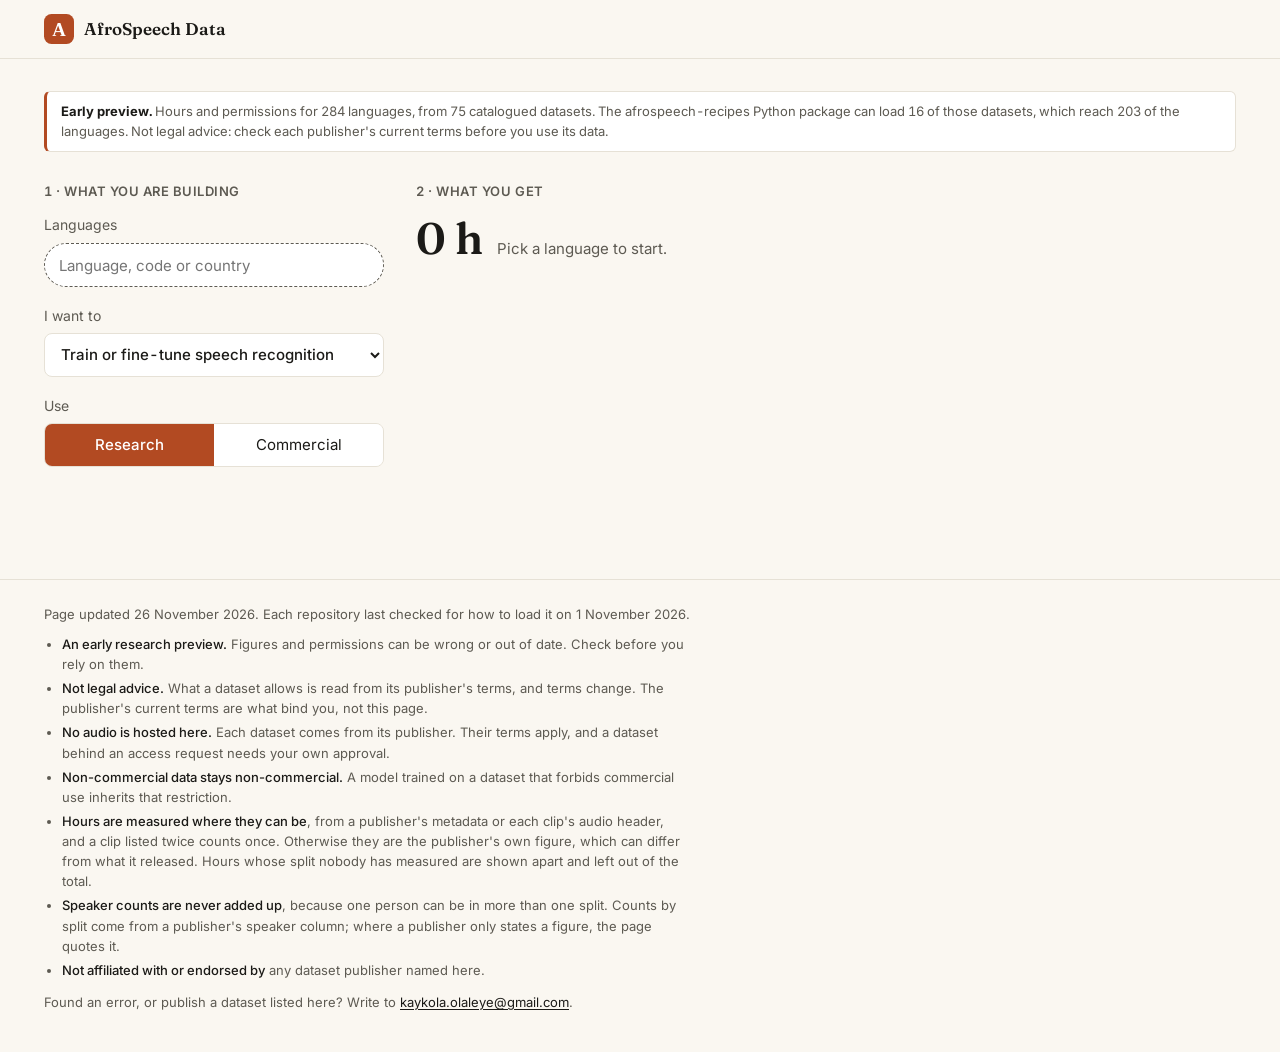
==== commit a45a77ff: "Re-export the dashboard: each WaZoBiaSpeech language links to its own repo" ====
--- a/dashboard/index.html
+++ b/dashboard/index.html
@@ -65,7 +65,7 @@
 </main>
 <footer class="b-footer">
   <div class="b-wrap">
-    <p class="b-dates">Page updated 19 November 2026. Each repository last checked for how to load it on 1 November 2026.</p>
+    <p class="b-dates">Page updated 26 November 2026. Each repository last checked for how to load it on 1 November 2026.</p>
     <ul class="b-disclaim">
       <li><b>An early research preview.</b> Figures and permissions can be wrong or out of date. Check before you rely on them.</li>
       <li><b>Not legal advice.</b> What a dataset allows is read from its publisher's terms, and terms change. The publisher's current terms are what bind you, not this page.</li>
